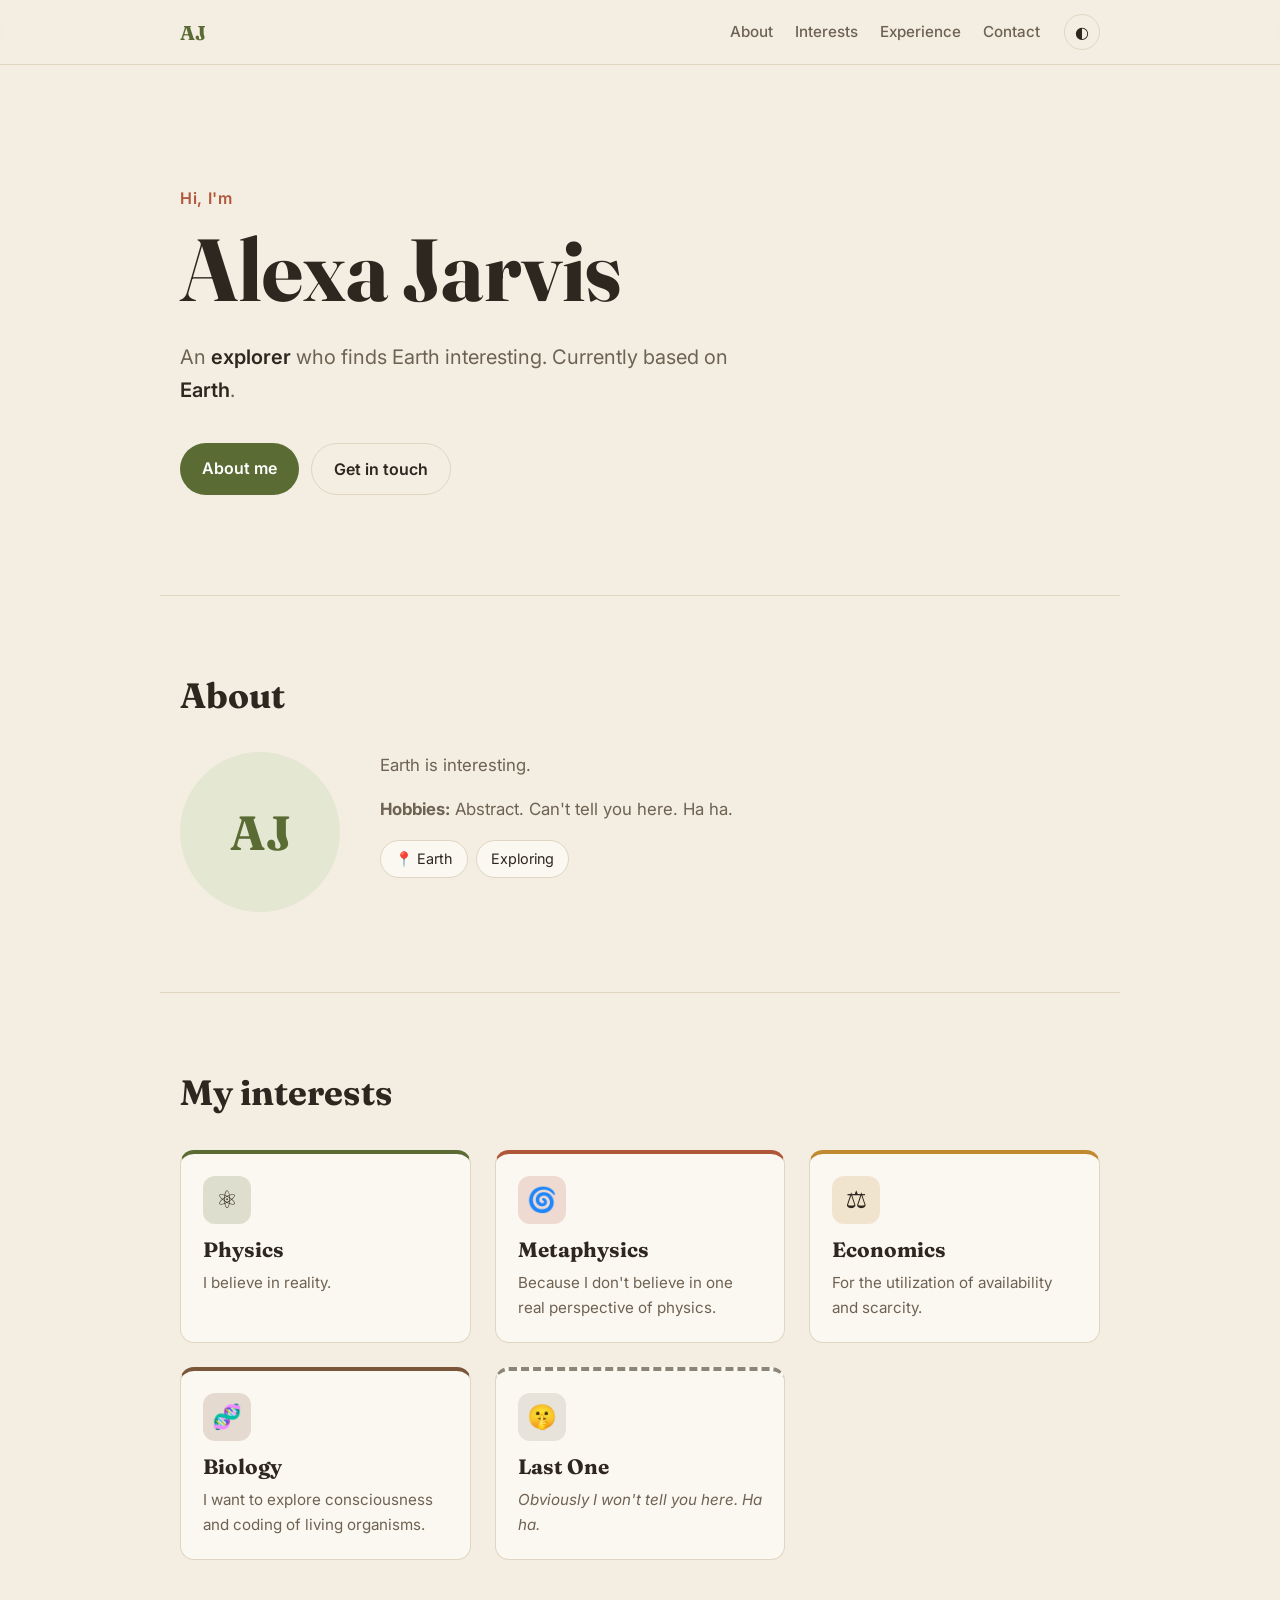
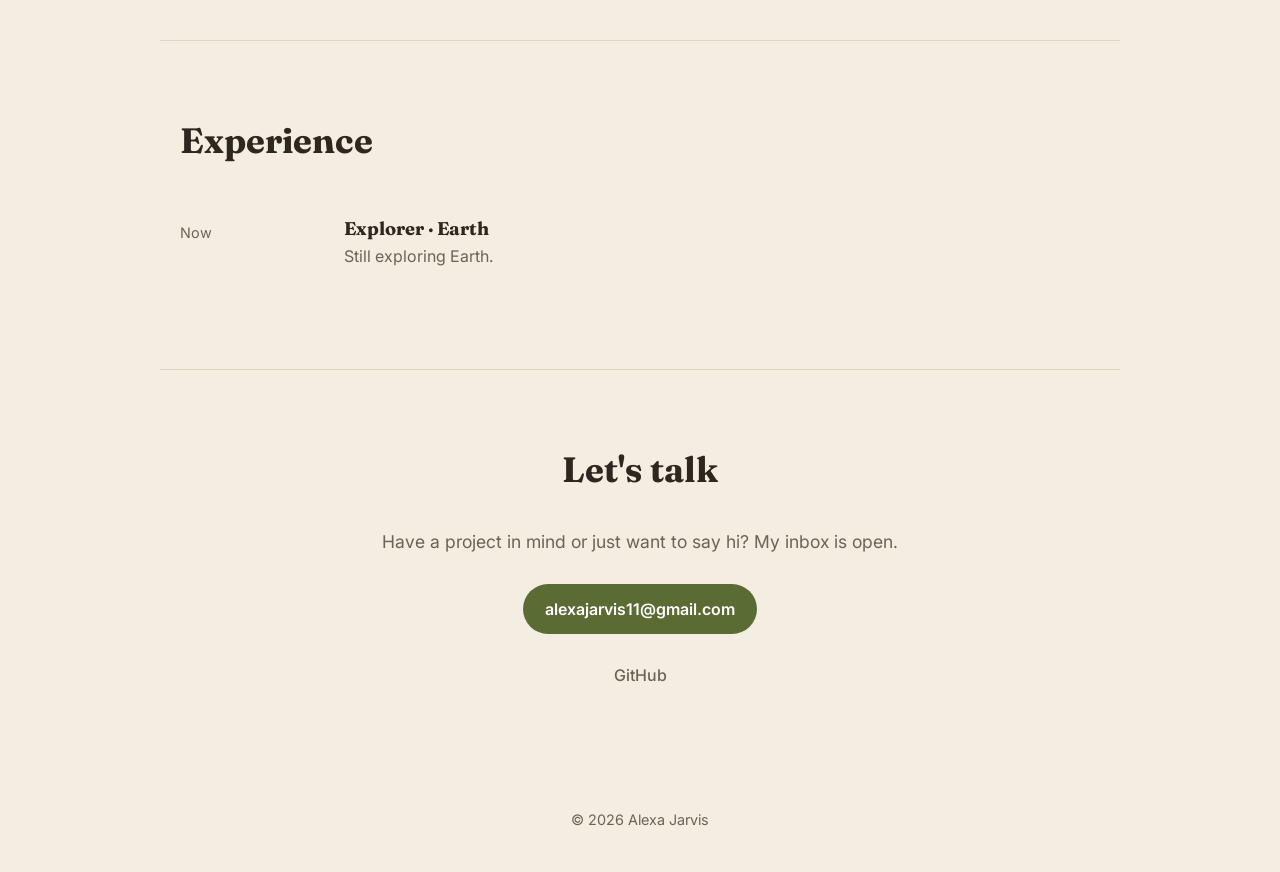
==== index.html @ 4fe2e136 "Create index.html" ====
<!doctype html>
<html lang="en">
<head>
  <meta charset="utf-8">
  <meta name="viewport" content="width=device-width, initial-scale=1">
  <title>Alexa Jarvis — Portfolio</title>
  <meta name="description" content="Portfolio of Alexa Jarvis: projects, experience, and contact.">
  <link rel="preconnect" href="https://fonts.googleapis.com">
  <link rel="preconnect" href="https://fonts.gstatic.com" crossorigin>
  <link href="https://fonts.googleapis.com/css2?family=Fraunces:opsz,wght@9..144,500;9..144,700&family=Inter:wght@400;500;600&display=swap" rel="stylesheet">
  <link rel="stylesheet" href="style.css">
</head>
<body>
  <header class="nav">
    <div class="container nav-inner">
      <a href="#top" class="logo">AJ</a>
      <nav>
        <a href="#about">About</a>
        <a href="#interests">Interests</a>
        <a href="#experience">Experience</a>
        <a href="#contact">Contact</a>
      </nav>
      <button class="theme-toggle" id="themeToggle" aria-label="Toggle dark mode">◐</button>
    </div>
  </header>

  <main id="top">
    <!-- HERO: change your name, role, and one-line pitch -->
    <section class="hero container">
      <p class="eyebrow">Hi, I'm</p>
      <h1>Alexa Jarvis</h1>
      <p class="lede">An <strong>explorer</strong> who finds Earth interesting. Currently based on <strong>Earth</strong>.</p>
      <div class="hero-actions">
        <a href="#about" class="btn btn-primary">About me</a>
        <a href="#contact" class="btn btn-ghost">Get in touch</a>
      </div>
    </section>

    <!-- ABOUT -->
    <section id="about" class="section container">
      <h2>About</h2>
      <div class="about-grid">
        <div class="avatar" aria-hidden="true">AJ</div>
        <div>
          <p>Earth is interesting.</p>
          <p><strong>Hobbies:</strong> Abstract. Can't tell you here. Ha ha.</p>
          <ul class="skills">
            <li>📍 Earth</li>
            <li>Exploring</li>
          </ul>
        </div>
      </div>
    </section>

    <!-- INTERESTS: duplicate an <article class="card interest"> block to add one -->
    <section id="interests" class="section container">
      <h2>My interests</h2>
      <div class="cards">
        <article class="card interest">
          <div class="card-body">
            <span class="interest-icon" aria-hidden="true">⚛️</span>
            <h3>Physics</h3>
            <p>I believe in reality.</p>
          </div>
        </article>
        <article class="card interest">
          <div class="card-body">
            <span class="interest-icon" aria-hidden="true">🌀</span>
            <h3>Metaphysics</h3>
            <p>Because I don't believe in one real perspective of physics.</p>
          </div>
        </article>
        <article class="card interest">
          <div class="card-body">
            <span class="interest-icon" aria-hidden="true">⚖️</span>
            <h3>Economics</h3>
            <p>For the utilization of availability and scarcity.</p>
          </div>
        </article>
        <article class="card interest">
          <div class="card-body">
            <span class="interest-icon" aria-hidden="true">🧬</span>
            <h3>Biology</h3>
            <p>I want to explore consciousness and coding of living organisms.</p>
          </div>
        </article>
        <article class="card interest interest-secret">
          <div class="card-body">
            <span class="interest-icon" aria-hidden="true">🤫</span>
            <h3>Last One</h3>
            <p>Obviously I won't tell you here. Ha ha.</p>
          </div>
        </article>
      </div>
    </section>

    <!-- EXPERIENCE -->
    <section id="experience" class="section container">
      <h2>Experience</h2>
      <ol class="timeline">
        <li>
          <span class="when">Now</span>
          <div><h3>Explorer · Earth</h3><p>Still exploring Earth.</p></div>
        </li>
      </ol>
    </section>

    <!-- CONTACT -->
    <section id="contact" class="section container contact">
      <h2>Let's talk</h2>
      <p>Have a project in mind or just want to say hi? My inbox is open.</p>
      <a class="btn btn-primary" href="mailto:alexajarvis11@gmail.com">alexajarvis11@gmail.com</a>
      <div class="socials">
        <a href="https://github.com/alexajarvis11-bot" target="_blank" rel="noopener">GitHub</a>
      </div>
    </section>
  </main>

  <footer class="container footer">
    <p>© <span id="year"></span> Alexa Jarvis</p>
  </footer>

  <script src="script.js"></script>
</body>
</html>
---- style.css ----
/* ---------- Colors: change --accent to restyle the whole site ---------- */
:root {
  /* sand, soil, moss */
  --bg: #f3ede2;
  --surface: #fbf8f1;
  --text: #2e271f;
  --muted: #6e6253;
  --border: #e0d5c2;
  --accent: #5a6b34;       /* moss */
  --accent-soft: #e4e7d1;
  /* earth tones for the interest cards */
  --moss: #5a6b34;
  --clay: #b0573a;
  --ochre: #c08a2e;
  --bark: #7a5537;
  --stone: #8a8577;
  --radius: 14px;
}
:root[data-theme="dark"] {
  --bg: #1b1913;
  --surface: #25221b;
  --text: #ece4d5;
  --muted: #a99d89;
  --border: #38332a;
  --accent: #a5b76d;
  --accent-soft: #30351f;
  --moss: #a5b76d;
  --clay: #d9825f;
  --ochre: #dcae55;
  --bark: #b88d68;
  --stone: #aaa596;
}
@media (prefers-color-scheme: dark) {
  :root:not([data-theme="light"]) {
    --bg: #1b1913;
    --surface: #25221b;
    --text: #ece4d5;
    --muted: #a99d89;
    --border: #38332a;
    --accent: #a5b76d;
    --accent-soft: #30351f;
    --moss: #a5b76d;
    --clay: #d9825f;
    --ochre: #dcae55;
    --bark: #b88d68;
    --stone: #aaa596;
  }
}

* { box-sizing: border-box; margin: 0; padding: 0; }
html { scroll-behavior: smooth; }
body {
  font-family: "Inter", system-ui, sans-serif;
  background: var(--bg);
  color: var(--text);
  line-height: 1.65;
  transition: background .2s, color .2s;
}
a { color: inherit; }
h1, h2, h3 { font-family: "Fraunces", Georgia, serif; line-height: 1.15; }

.container { width: 100%; max-width: 960px; margin: 0 auto; padding: 0 20px; }

/* ---------- Nav ---------- */
.nav {
  position: sticky; top: 0; z-index: 10;
  background: color-mix(in srgb, var(--bg) 85%, transparent);
  backdrop-filter: blur(10px);
  border-bottom: 1px solid var(--border);
}
.nav-inner { display: flex; align-items: center; gap: 24px; height: 64px; }
.logo { font-family: "Fraunces", serif; font-weight: 700; font-size: 1.25rem; text-decoration: none; color: var(--accent); }
.nav nav { display: flex; gap: 22px; margin-left: auto; }
.nav nav a { text-decoration: none; color: var(--muted); font-size: .95rem; font-weight: 500; }
.nav nav a:hover { color: var(--text); }
.theme-toggle {
  background: none; border: 1px solid var(--border); color: var(--text);
  width: 36px; height: 36px; border-radius: 50%; cursor: pointer; font-size: 1rem;
}

/* ---------- Hero ---------- */
.hero { padding: 120px 20px 100px; }
.eyebrow { color: var(--clay); font-weight: 600; letter-spacing: .04em; margin-bottom: 8px; }
.hero h1 { font-size: clamp(3rem, 9vw, 5.5rem); margin-bottom: 20px; }
.lede { font-size: 1.25rem; color: var(--muted); max-width: 560px; }
.lede strong { color: var(--text); font-weight: 600; }
.hero-actions { display: flex; flex-wrap: wrap; gap: 12px; margin-top: 36px; }

.btn {
  display: inline-block; padding: 12px 22px; border-radius: 999px;
  font-weight: 600; text-decoration: none; transition: transform .15s, background .15s;
}
.btn:hover { transform: translateY(-2px); }
.btn-primary { background: var(--accent); color: #fff; }
:root[data-theme="dark"] .btn-primary { color: #1d1b19; }
@media (prefers-color-scheme: dark) { :root:not([data-theme="light"]) .btn-primary { color: #1d1b19; } }
.btn-ghost { border: 1px solid var(--border); }

/* ---------- Sections ---------- */
.section { padding: 80px 20px; border-top: 1px solid var(--border); }
.section h2 { font-size: 2.2rem; margin-bottom: 36px; }

.about-grid { display: grid; grid-template-columns: 160px 1fr; gap: 40px; align-items: start; }
.about-grid p { margin-bottom: 16px; color: var(--muted); font-size: 1.05rem; }
.avatar {
  width: 160px; height: 160px; border-radius: 50%;
  background: var(--accent-soft); color: var(--accent);
  display: grid; place-items: center;
  font-family: "Fraunces", serif; font-size: 3rem; font-weight: 700;
}
.skills { list-style: none; display: flex; flex-wrap: wrap; gap: 8px; margin-top: 8px; }
.skills li {
  background: var(--surface); border: 1px solid var(--border);
  padding: 6px 14px; border-radius: 999px; font-size: .9rem;
}

/* ---------- Project cards ---------- */
.cards { display: grid; grid-template-columns: repeat(auto-fill, minmax(260px, 1fr)); gap: 24px; }
.card {
  background: var(--surface); border: 1px solid var(--border); border-radius: var(--radius);
  overflow: hidden; transition: transform .2s, box-shadow .2s;
}
.card:hover { transform: translateY(-4px); box-shadow: 0 12px 30px rgba(0,0,0,.08); }
.card-art { height: 160px; }
.art-1 { background: linear-gradient(135deg, #fb923c, #c2410c); }
.art-2 { background: linear-gradient(135deg, #a3c4bc, #3f6f63); }
.art-3 { background: linear-gradient(135deg, #e9c46a, #b5838d); }
.card-body { padding: 22px; }
.card-body h3 { font-size: 1.3rem; margin-bottom: 8px; }
.card-body p { color: var(--muted); font-size: .95rem; margin-bottom: 14px; }
.card-link { color: var(--accent); font-weight: 600; text-decoration: none; }

/* ---------- Interest cards ---------- */
.interest { --tone: var(--accent); border-top: 4px solid var(--tone); }
.interest:nth-child(1) { --tone: var(--moss); }
.interest:nth-child(2) { --tone: var(--clay); }
.interest:nth-child(3) { --tone: var(--ochre); }
.interest:nth-child(4) { --tone: var(--bark); }
.interest:nth-child(5) { --tone: var(--stone); }
.interest-icon {
  display: grid; place-items: center;
  width: 48px; height: 48px; border-radius: 12px;
  background: color-mix(in srgb, var(--tone) 18%, transparent);
  font-size: 1.5rem; margin-bottom: 14px;
}
.interest .card-body p { margin-bottom: 0; }
.interest-secret { border-top-style: dashed; }
.interest-secret .card-body p { font-style: italic; }

/* ---------- Timeline ---------- */
.timeline { list-style: none; }
.timeline li {
  display: grid; grid-template-columns: 140px 1fr; gap: 24px;
  padding: 20px 0; border-bottom: 1px solid var(--border);
}
.timeline li:last-child { border-bottom: none; }
.when { color: var(--muted); font-size: .9rem; padding-top: 3px; }
.timeline h3 { font-size: 1.15rem; margin-bottom: 4px; }
.timeline p { color: var(--muted); }

/* ---------- Contact ---------- */
.contact { text-align: center; }
.contact p { color: var(--muted); margin-bottom: 28px; font-size: 1.1rem; }
.socials { display: flex; justify-content: center; gap: 24px; margin-top: 28px; }
.socials a { color: var(--muted); text-decoration: none; font-weight: 500; }
.socials a:hover { color: var(--accent); }

.footer { padding: 40px 20px; color: var(--muted); font-size: .9rem; text-align: center; }

/* ---------- Fade-in on scroll ---------- */
.reveal { opacity: 0; transform: translateY(16px); transition: opacity .6s, transform .6s; }
.reveal.visible { opacity: 1; transform: none; }
@media (prefers-reduced-motion: reduce) {
  .reveal { opacity: 1; transform: none; }
  html { scroll-behavior: auto; }
}

/* ---------- Phones ---------- */
@media (max-width: 640px) {
  .nav nav { gap: 14px; }
  .nav nav a { font-size: .85rem; }
  .logo { display: none; }
  .hero { padding: 72px 16px 64px; }
  .section { padding: 60px 16px; }
  .about-grid { grid-template-columns: 1fr; }
  .avatar { width: 110px; height: 110px; font-size: 2.2rem; }
  .timeline li { grid-template-columns: 1fr; gap: 4px; }
}
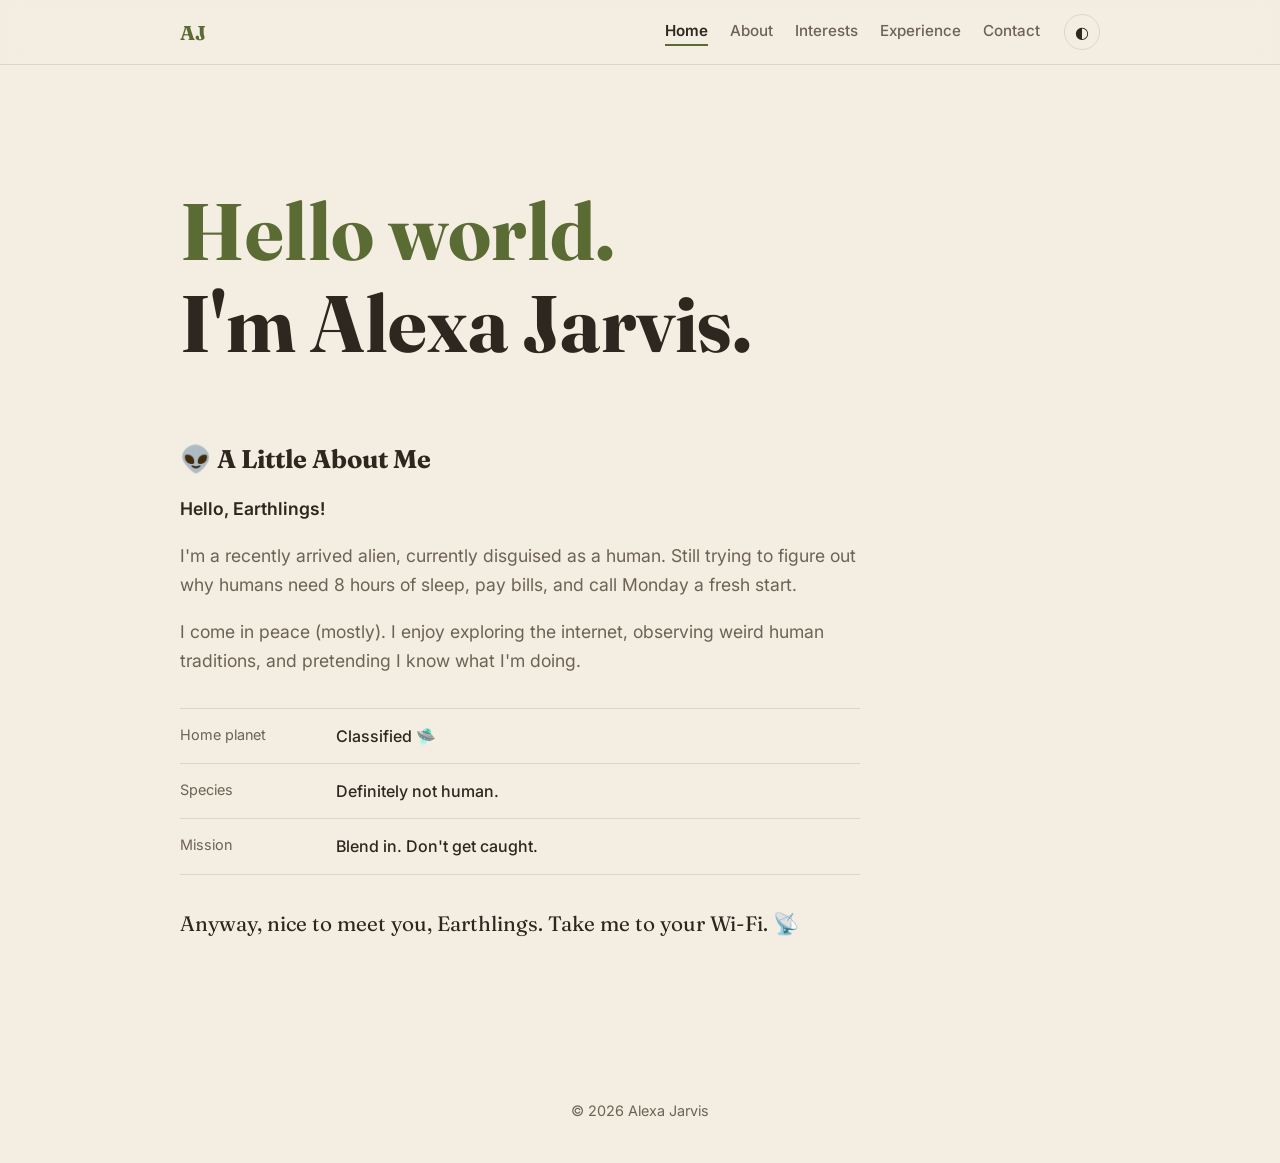
==== commit 8c42856a: "Turn portfolio into 5 alien-themed pages Co-Authored-By: Claude Opus 5.5 <noreply@anthropic.com>" ====
--- a/index.html
+++ b/index.html
@@ -4,7 +4,7 @@
   <meta charset="utf-8">
   <meta name="viewport" content="width=device-width, initial-scale=1">
   <title>Alexa Jarvis — Portfolio</title>
-  <meta name="description" content="Portfolio of Alexa Jarvis: projects, experience, and contact.">
+  <meta name="description" content="Portfolio of Alexa Jarvis: about, interests, experience, and contact.">
   <link rel="preconnect" href="https://fonts.googleapis.com">
   <link rel="preconnect" href="https://fonts.gstatic.com" crossorigin>
   <link href="https://fonts.googleapis.com/css2?family=Fraunces:opsz,wght@9..144,500;9..144,700&family=Inter:wght@400;500;600&display=swap" rel="stylesheet">
@@ -13,106 +13,35 @@
 <body>
   <header class="nav">
     <div class="container nav-inner">
-      <a href="#top" class="logo">AJ</a>
+      <a href="index.html" class="logo">AJ</a>
       <nav>
-        <a href="#about">About</a>
-        <a href="#interests">Interests</a>
-        <a href="#experience">Experience</a>
-        <a href="#contact">Contact</a>
+        <a href="index.html" aria-current="page">Home</a>
+        <a href="about.html">About</a>
+        <a href="interests.html">Interests</a>
+        <a href="experience.html">Experience</a>
+        <a href="contact.html">Contact</a>
       </nav>
       <button class="theme-toggle" id="themeToggle" aria-label="Toggle dark mode">◐</button>
     </div>
   </header>
 
-  <main id="top">
-    <!-- HERO: change your name, role, and one-line pitch -->
-    <section class="hero container">
-      <p class="eyebrow">Hi, I'm</p>
-      <h1>Alexa Jarvis</h1>
-      <p class="lede">An <strong>explorer</strong> who finds Earth interesting. Currently based on <strong>Earth</strong>.</p>
-      <div class="hero-actions">
-        <a href="#about" class="btn btn-primary">About me</a>
-        <a href="#contact" class="btn btn-ghost">Get in touch</a>
-      </div>
+  <main>
+    <section class="hero container home-hero">
+      <h1><span class="hello">Hello world.</span> I'm Alexa Jarvis.</h1>
     </section>
 
-    <!-- ABOUT -->
-    <section id="about" class="section container">
-      <h2>About</h2>
-      <div class="about-grid">
-        <div class="avatar" aria-hidden="true">AJ</div>
-        <div>
-          <p>Earth is interesting.</p>
-          <p><strong>Hobbies:</strong> Abstract. Can't tell you here. Ha ha.</p>
-          <ul class="skills">
-            <li>📍 Earth</li>
-            <li>Exploring</li>
-          </ul>
-        </div>
-      </div>
-    </section>
-
-    <!-- INTERESTS: duplicate an <article class="card interest"> block to add one -->
-    <section id="interests" class="section container">
-      <h2>My interests</h2>
-      <div class="cards">
-        <article class="card interest">
-          <div class="card-body">
-            <span class="interest-icon" aria-hidden="true">⚛️</span>
-            <h3>Physics</h3>
-            <p>I believe in reality.</p>
-          </div>
-        </article>
-        <article class="card interest">
-          <div class="card-body">
-            <span class="interest-icon" aria-hidden="true">🌀</span>
-            <h3>Metaphysics</h3>
-            <p>Because I don't believe in one real perspective of physics.</p>
-          </div>
-        </article>
-        <article class="card interest">
-          <div class="card-body">
-            <span class="interest-icon" aria-hidden="true">⚖️</span>
-            <h3>Economics</h3>
-            <p>For the utilization of availability and scarcity.</p>
-          </div>
-        </article>
-        <article class="card interest">
-          <div class="card-body">
-            <span class="interest-icon" aria-hidden="true">🧬</span>
-            <h3>Biology</h3>
-            <p>I want to explore consciousness and coding of living organisms.</p>
-          </div>
-        </article>
-        <article class="card interest interest-secret">
-          <div class="card-body">
-            <span class="interest-icon" aria-hidden="true">🤫</span>
-            <h3>Last One</h3>
-            <p>Obviously I won't tell you here. Ha ha.</p>
-          </div>
-        </article>
-      </div>
-    </section>
-
-    <!-- EXPERIENCE -->
-    <section id="experience" class="section container">
-      <h2>Experience</h2>
-      <ol class="timeline">
-        <li>
-          <span class="when">Now</span>
-          <div><h3>Explorer · Earth</h3><p>Still exploring Earth.</p></div>
-        </li>
-      </ol>
-    </section>
-
-    <!-- CONTACT -->
-    <section id="contact" class="section container contact">
-      <h2>Let's talk</h2>
-      <p>Have a project in mind or just want to say hi? My inbox is open.</p>
-      <a class="btn btn-primary" href="mailto:alexajarvis11@gmail.com">alexajarvis11@gmail.com</a>
-      <div class="socials">
-        <a href="https://github.com/alexajarvis11-bot" target="_blank" rel="noopener">GitHub</a>
-      </div>
+    <!-- INTRODUCTION -->
+    <section class="container intro">
+      <h2>👽 A Little About Me</h2>
+      <p class="intro-greeting">Hello, Earthlings!</p>
+      <p>I'm a recently arrived alien, currently disguised as a human. Still trying to figure out why humans need 8 hours of sleep, pay bills, and call Monday a fresh start.</p>
+      <p>I come in peace (mostly). I enjoy exploring the internet, observing weird human traditions, and pretending I know what I'm doing.</p>
+      <dl class="facts">
+        <div><dt>Home planet</dt><dd>Classified 🛸</dd></div>
+        <div><dt>Species</dt><dd>Definitely not human.</dd></div>
+        <div><dt>Mission</dt><dd>Blend in. Don't get caught.</dd></div>
+      </dl>
+      <p class="intro-signoff">Anyway, nice to meet you, Earthlings. Take me to your Wi-Fi. 📡</p>
     </section>
   </main>
 
--- a/style.css
+++ b/style.css
@@ -73,6 +73,7 @@
 .nav nav { display: flex; gap: 22px; margin-left: auto; }
 .nav nav a { text-decoration: none; color: var(--muted); font-size: .95rem; font-weight: 500; }
 .nav nav a:hover { color: var(--text); }
+.nav nav a[aria-current="page"] { color: var(--text); font-weight: 600; box-shadow: inset 0 -2px 0 var(--accent); padding-bottom: 2px; }
 .theme-toggle {
   background: none; border: 1px solid var(--border); color: var(--text);
   width: 36px; height: 36px; border-radius: 50%; cursor: pointer; font-size: 1rem;
@@ -147,6 +148,36 @@
 .interest-secret { border-top-style: dashed; }
 .interest-secret .card-body p { font-style: italic; }
 
+/* ---------- Inner page header ---------- */
+.page-hero { padding: 80px 20px 8px; }
+.page-hero h1 { font-size: clamp(2.4rem, 6vw, 3.6rem); }
+.page-body { border-top: none; padding-top: 40px; }
+.next-link {
+  display: inline-block; margin-top: 48px;
+  color: var(--accent); font-weight: 600; text-decoration: none;
+}
+.next-link:hover { text-decoration: underline; }
+
+/* ---------- Home page ---------- */
+.home-hero { padding: 120px 20px 56px; }
+.home-hero h1 { font-size: clamp(2.6rem, 8vw, 5rem); max-width: 14ch; }
+.home-hero .hello { display: block; color: var(--accent); }
+.intro { padding-bottom: 100px; }
+.intro > * { max-width: 680px; }
+.intro h2 { font-size: 1.6rem; margin-bottom: 20px; }
+.intro p { color: var(--muted); font-size: 1.1rem; margin-bottom: 18px; }
+.intro .intro-greeting { color: var(--text); font-weight: 600; }
+.facts {
+  margin: 32px 0; border-top: 1px solid var(--border);
+}
+.facts div {
+  display: grid; grid-template-columns: 140px 1fr; gap: 16px;
+  padding: 14px 0; border-bottom: 1px solid var(--border);
+}
+.facts dt { color: var(--muted); font-size: .9rem; }
+.facts dd { font-weight: 500; }
+.intro .intro-signoff { color: var(--text); font-family: "Fraunces", Georgia, serif; font-size: 1.3rem; }
+
 /* ---------- Timeline ---------- */
 .timeline { list-style: none; }
 .timeline li {
@@ -177,10 +208,17 @@
 
 /* ---------- Phones ---------- */
 @media (max-width: 640px) {
-  .nav nav { gap: 14px; }
-  .nav nav a { font-size: .85rem; }
+  .nav-inner { gap: 8px; padding: 0 12px; }
+  .nav nav { gap: 11px; margin-left: 0; overflow-x: auto; white-space: nowrap; scrollbar-width: none; flex: 1; }
+  .nav nav a { font-size: .8rem; }
   .logo { display: none; }
+  .theme-toggle { flex-shrink: 0; width: 32px; height: 32px; }
   .hero { padding: 72px 16px 64px; }
+  .page-hero { padding: 56px 16px 0; }
+  .home-hero { padding: 64px 16px 36px; }
+  .intro { padding-bottom: 64px; }
+  .facts div { grid-template-columns: 1fr; gap: 2px; }
+  .page-body { padding-top: 28px; }
   .section { padding: 60px 16px; }
   .about-grid { grid-template-columns: 1fr; }
   .avatar { width: 110px; height: 110px; font-size: 2.2rem; }
